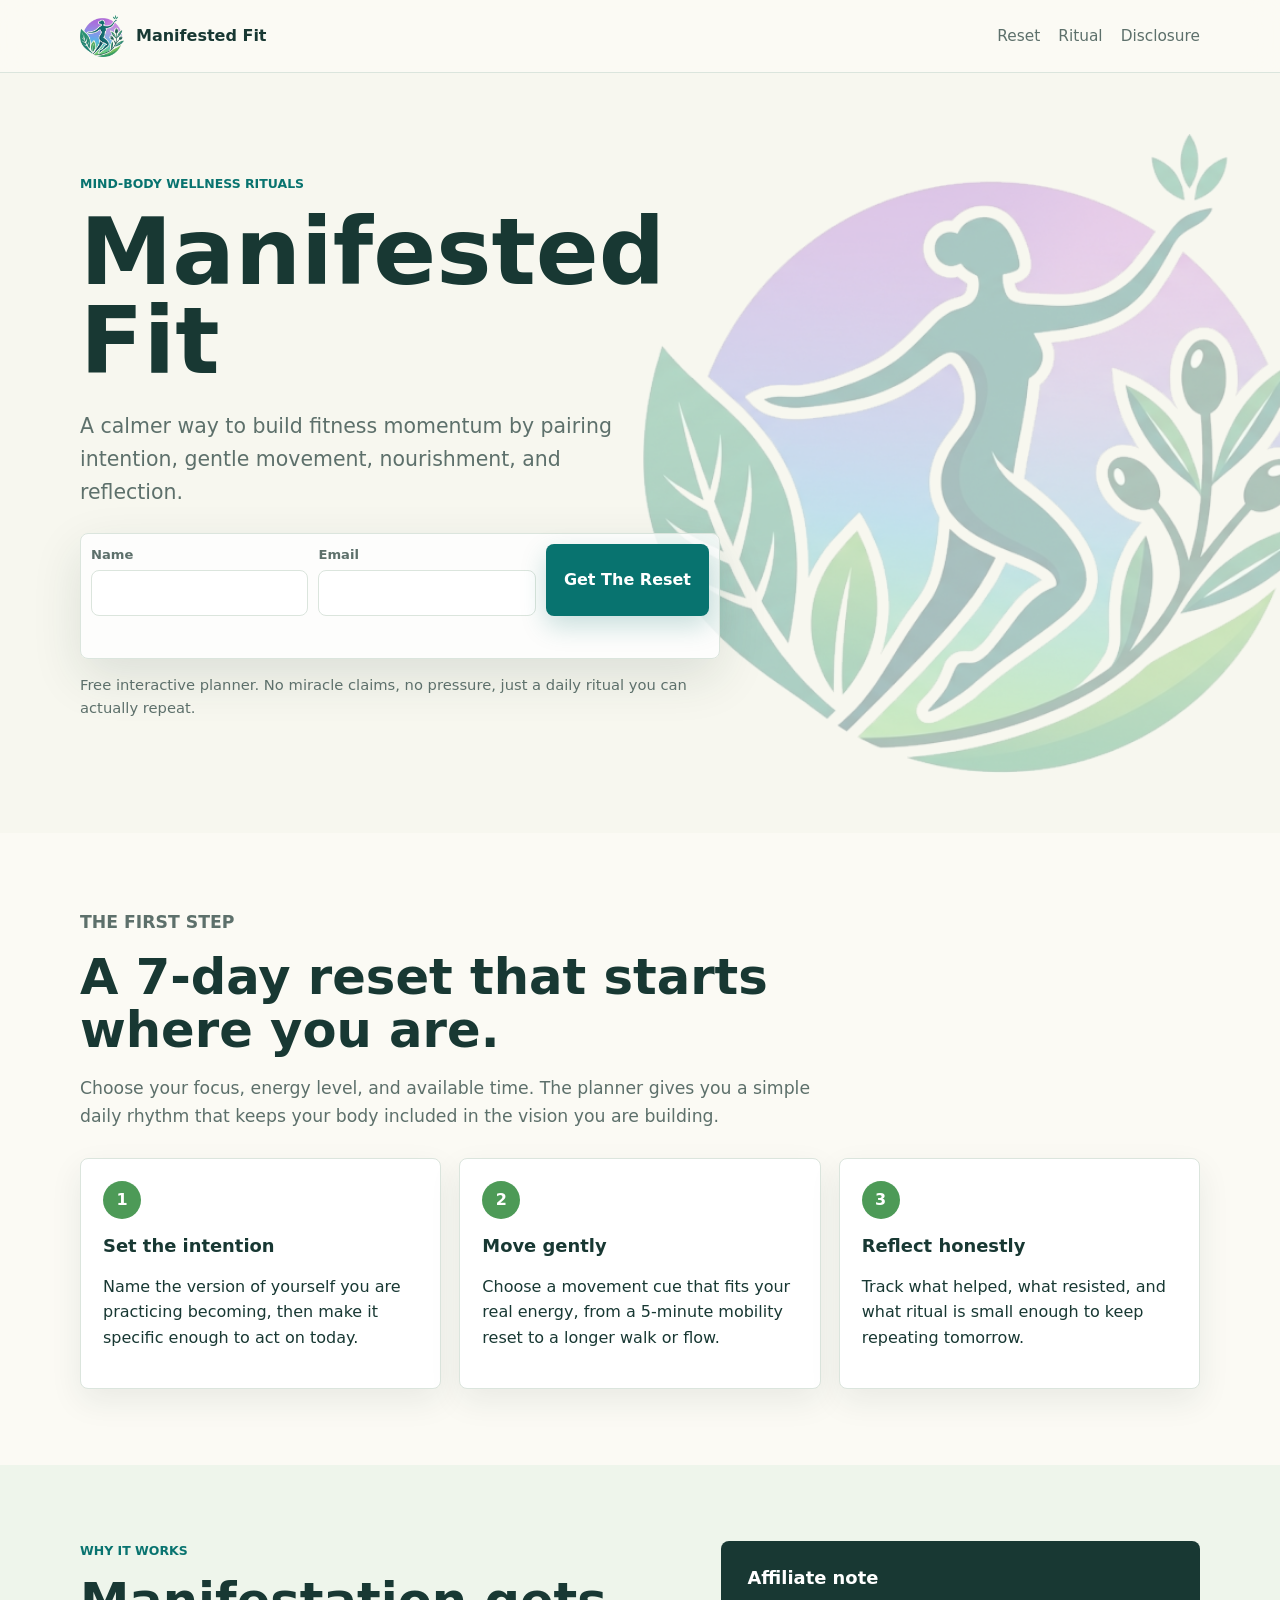
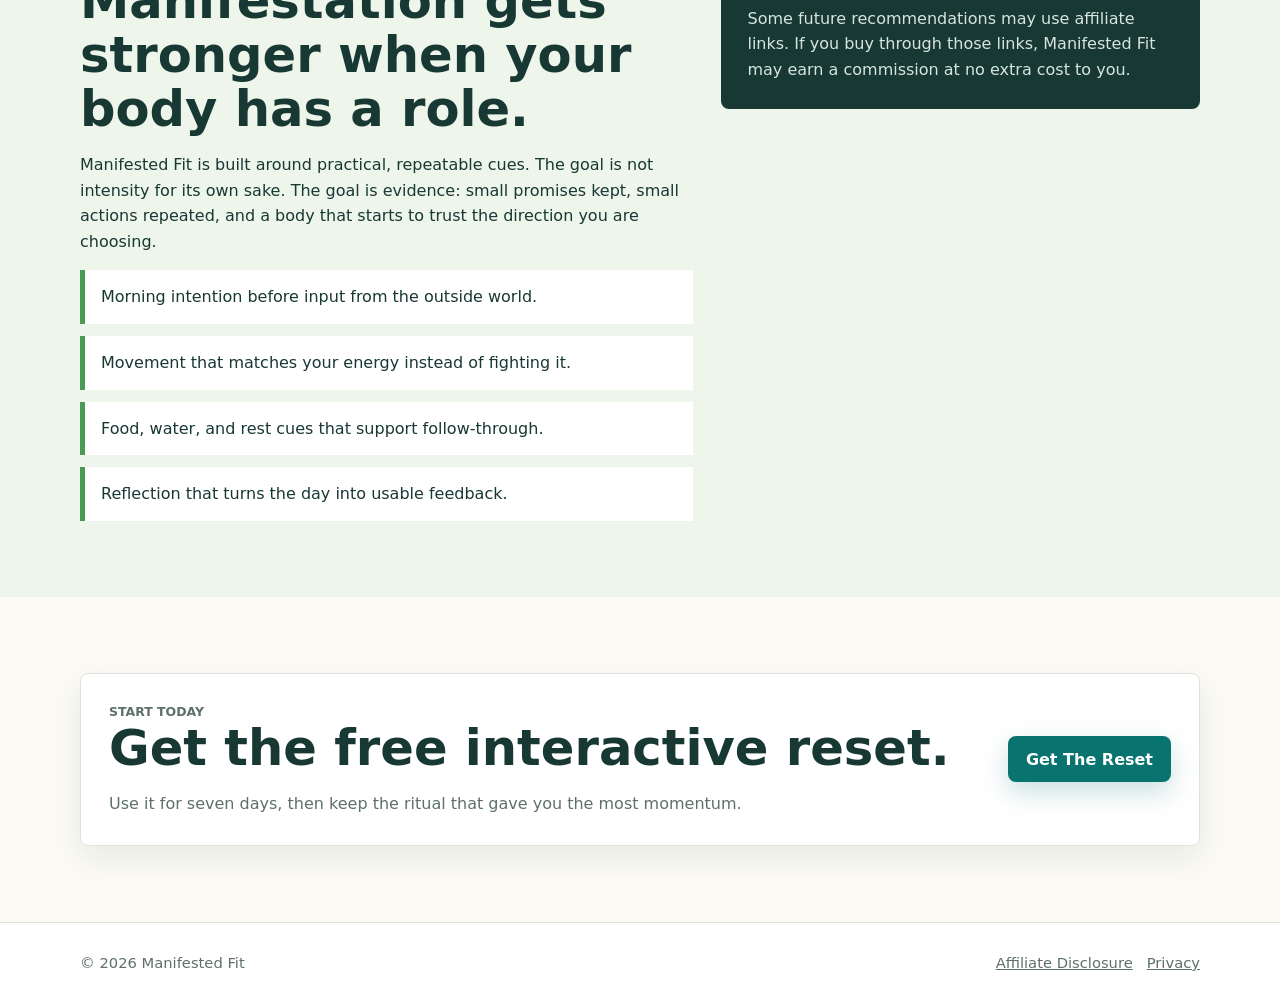
==== 03_Website/public/index.html @ 702c801f "Initial Manifested Fit funnel scaffold" ====
<!doctype html>
<html lang="en">
  <head>
    <meta charset="utf-8">
    <meta name="viewport" content="width=device-width, initial-scale=1">
    <title>Manifested Fit | Mind-Body Wellness Reset</title>
    <meta name="description" content="Build a gentle daily wellness ritual with the free Manifested Fit 7-day mind-body reset.">
    <link rel="stylesheet" href="assets/css/styles.css">
    <link rel="icon" href="assets/images/manifested-fit-logo.png">
  </head>
  <body>
    <header class="site-header">
      <div class="site-header__inner">
        <a class="brand" href="/">
          <img src="assets/images/manifested-fit-logo.png" alt="Manifested Fit logo">
          <span>Manifested Fit</span>
        </a>
        <nav class="nav" aria-label="Main navigation">
          <a href="#reset">Reset</a>
          <a href="#ritual">Ritual</a>
          <a href="legal/affiliate-disclosure.html">Disclosure</a>
        </nav>
      </div>
    </header>

    <main>
      <section class="hero">
        <div class="hero__inner">
          <div class="hero__content">
            <p class="eyebrow">Mind-body wellness rituals</p>
            <h1>Manifested Fit</h1>
            <p class="hero__copy">A calmer way to build fitness momentum by pairing intention, gentle movement, nourishment, and reflection.</p>
            <form class="lead-form" id="lead-form" data-lead-form action="/api/collect-lead.php" method="post">
              <input type="hidden" name="lead_magnet" value="7-day-reset">
              <input type="hidden" name="utm_source">
              <input type="hidden" name="utm_medium">
              <input type="hidden" name="utm_campaign">
              <input type="hidden" name="utm_content">
              <input type="hidden" name="utm_term">
              <label>
                Name
                <input name="name" type="text" autocomplete="name" required>
              </label>
              <label>
                Email
                <input name="email" type="email" autocomplete="email" required>
              </label>
              <label class="hidden-field">
                Company
                <input name="company" type="text" tabindex="-1" autocomplete="off">
              </label>
              <button type="submit">Get The Reset</button>
              <p data-form-message aria-live="polite"></p>
            </form>
            <p class="trust-line">Free interactive planner. No miracle claims, no pressure, just a daily ritual you can actually repeat.</p>
          </div>
        </div>
      </section>

      <section class="section" id="reset">
        <div class="section__intro">
          <p class="eyebrow">The first step</p>
          <h2>A 7-day reset that starts where you are.</h2>
          <p>Choose your focus, energy level, and available time. The planner gives you a simple daily rhythm that keeps your body included in the vision you are building.</p>
        </div>
        <div class="grid">
          <article class="feature-card">
            <div class="feature-card__mark">1</div>
            <h3>Set the intention</h3>
            <p>Name the version of yourself you are practicing becoming, then make it specific enough to act on today.</p>
          </article>
          <article class="feature-card">
            <div class="feature-card__mark">2</div>
            <h3>Move gently</h3>
            <p>Choose a movement cue that fits your real energy, from a 5-minute mobility reset to a longer walk or flow.</p>
          </article>
          <article class="feature-card">
            <div class="feature-card__mark">3</div>
            <h3>Reflect honestly</h3>
            <p>Track what helped, what resisted, and what ritual is small enough to keep repeating tomorrow.</p>
          </article>
        </div>
      </section>

      <section class="section section--tint" id="ritual">
        <div class="split">
          <div>
            <p class="eyebrow">Why it works</p>
            <h2>Manifestation gets stronger when your body has a role.</h2>
            <p>Manifested Fit is built around practical, repeatable cues. The goal is not intensity for its own sake. The goal is evidence: small promises kept, small actions repeated, and a body that starts to trust the direction you are choosing.</p>
            <ul class="ritual-list">
              <li>Morning intention before input from the outside world.</li>
              <li>Movement that matches your energy instead of fighting it.</li>
              <li>Food, water, and rest cues that support follow-through.</li>
              <li>Reflection that turns the day into usable feedback.</li>
            </ul>
          </div>
          <aside class="mini-panel">
            <h3>Affiliate note</h3>
            <p>Some future recommendations may use affiliate links. If you buy through those links, Manifested Fit may earn a commission at no extra cost to you.</p>
          </aside>
        </div>
      </section>

      <section class="section">
        <div class="cta-band">
          <div>
            <p class="eyebrow">Start today</p>
            <h2>Get the free interactive reset.</h2>
            <p>Use it for seven days, then keep the ritual that gave you the most momentum.</p>
          </div>
          <a class="button" href="#lead-form" onclick="document.querySelector('[name=name]').focus();">Get The Reset</a>
        </div>
      </section>
    </main>

    <footer class="site-footer">
      <div class="footer__inner">
        <span>&copy; 2026 Manifested Fit</span>
        <div class="footer__links">
          <a href="legal/affiliate-disclosure.html">Affiliate Disclosure</a>
          <a href="legal/privacy.html">Privacy</a>
        </div>
      </div>
    </footer>

    <script src="assets/js/config.js"></script>
    <script src="assets/js/site.js"></script>
  </body>
</html>
---- 03_Website/public/assets/css/styles.css ----
:root {
  --cream: #fbfaf4;
  --paper: #ffffff;
  --ink: #183833;
  --muted: #5d706b;
  --teal: #08736f;
  --green: #4d9a57;
  --leaf: #d8ead1;
  --plum: #8060bb;
  --rose: #c97882;
  --line: #dbe5dd;
  --shadow: 0 18px 50px rgba(24, 56, 51, 0.12);
}

* {
  box-sizing: border-box;
}

html {
  scroll-behavior: smooth;
}

body {
  margin: 0;
  font-family: Inter, ui-sans-serif, system-ui, -apple-system, BlinkMacSystemFont, "Segoe UI", sans-serif;
  color: var(--ink);
  background: var(--cream);
  line-height: 1.6;
}

img {
  display: block;
  max-width: 100%;
}

a {
  color: inherit;
}

.site-header {
  position: sticky;
  top: 0;
  z-index: 10;
  background: rgba(251, 250, 244, 0.92);
  border-bottom: 1px solid var(--line);
  backdrop-filter: blur(16px);
}

.site-header__inner,
.section,
.hero__inner,
.footer__inner {
  width: min(1120px, calc(100% - 32px));
  margin: 0 auto;
}

.site-header__inner {
  min-height: 72px;
  display: flex;
  align-items: center;
  justify-content: space-between;
  gap: 24px;
}

.brand {
  display: inline-flex;
  align-items: center;
  gap: 12px;
  text-decoration: none;
  font-weight: 800;
}

.brand img {
  width: 44px;
  height: 44px;
  object-fit: contain;
}

.nav {
  display: flex;
  align-items: center;
  gap: 18px;
  color: var(--muted);
  font-size: 0.96rem;
}

.nav a {
  text-decoration: none;
}

.nav a:hover {
  color: var(--teal);
}

.button,
button {
  min-height: 46px;
  display: inline-flex;
  align-items: center;
  justify-content: center;
  gap: 8px;
  border: 0;
  border-radius: 8px;
  padding: 0 18px;
  color: #ffffff;
  background: var(--teal);
  font: inherit;
  font-weight: 800;
  text-decoration: none;
  cursor: pointer;
  box-shadow: 0 10px 26px rgba(8, 115, 111, 0.22);
}

.button:hover,
button:hover {
  background: #065d59;
}

.button:disabled,
button:disabled {
  opacity: 0.7;
  cursor: progress;
}

.button--secondary {
  color: var(--teal);
  background: var(--paper);
  border: 1px solid var(--line);
  box-shadow: none;
}

.button--secondary:hover {
  color: var(--paper);
}

.hero {
  position: relative;
  overflow: hidden;
  min-height: min(760px, calc(100vh - 72px));
  display: flex;
  align-items: center;
  background: #f7f7ef;
}

.hero::before {
  content: "";
  position: absolute;
  inset: 0;
  background-image: url("../images/manifested-fit-logo.png");
  background-repeat: no-repeat;
  background-position: center right -42px;
  background-size: min(680px, 68vw);
  opacity: 0.34;
}

.hero__inner {
  position: relative;
  padding: 72px 0 84px;
}

.hero__content {
  max-width: 640px;
}

.eyebrow {
  margin: 0 0 14px;
  color: var(--teal);
  font-weight: 800;
  text-transform: uppercase;
  font-size: 0.78rem;
}

h1,
h2,
h3,
p {
  overflow-wrap: anywhere;
}

h1 {
  margin: 0;
  font-size: clamp(3rem, 8vw, 5.8rem);
  line-height: 0.96;
  letter-spacing: 0;
}

h2 {
  margin: 0 0 16px;
  font-size: clamp(2rem, 4vw, 3.1rem);
  line-height: 1.08;
  letter-spacing: 0;
}

h3 {
  margin: 0 0 10px;
  font-size: 1.12rem;
  line-height: 1.25;
  letter-spacing: 0;
}

.hero__copy {
  max-width: 560px;
  margin: 24px 0;
  color: var(--muted);
  font-size: clamp(1.08rem, 2vw, 1.28rem);
}

.lead-form {
  display: grid;
  grid-template-columns: minmax(0, 1fr) minmax(0, 1fr) auto;
  gap: 10px;
  max-width: 820px;
  padding: 10px;
  background: rgba(255, 255, 255, 0.82);
  border: 1px solid var(--line);
  border-radius: 8px;
  box-shadow: var(--shadow);
}

.lead-form label {
  display: grid;
  gap: 5px;
  color: var(--muted);
  font-size: 0.82rem;
  font-weight: 700;
}

.lead-form input,
.planner select {
  width: 100%;
  min-height: 46px;
  border: 1px solid var(--line);
  border-radius: 8px;
  padding: 0 12px;
  color: var(--ink);
  background: var(--paper);
  font: inherit;
}

.lead-form [data-form-message] {
  grid-column: 1 / -1;
  min-height: 22px;
  margin: 0;
  color: var(--muted);
  font-size: 0.9rem;
}

.lead-form [data-state="error"] {
  color: #9a2f38;
}

.trust-line {
  max-width: 620px;
  margin: 14px 0 0;
  color: var(--muted);
  font-size: 0.92rem;
}

.section {
  padding: 76px 0;
}

.section--tint {
  width: 100%;
  max-width: none;
  padding: 76px max(16px, calc((100% - 1120px) / 2));
  background: #eef5eb;
}

.section__intro {
  max-width: 740px;
  margin-bottom: 28px;
}

.section__intro p {
  color: var(--muted);
  font-size: 1.08rem;
}

.grid {
  display: grid;
  grid-template-columns: repeat(3, minmax(0, 1fr));
  gap: 18px;
}

.feature-card,
.day-plan,
.planner,
.cta-band {
  border: 1px solid var(--line);
  border-radius: 8px;
  background: var(--paper);
  box-shadow: 0 12px 32px rgba(24, 56, 51, 0.08);
}

.feature-card {
  padding: 22px;
}

.feature-card__mark {
  width: 38px;
  height: 38px;
  display: grid;
  place-items: center;
  margin-bottom: 16px;
  border-radius: 50%;
  color: var(--paper);
  background: var(--green);
  font-weight: 900;
}

.split {
  display: grid;
  grid-template-columns: minmax(0, 1fr) minmax(320px, 0.78fr);
  gap: 28px;
  align-items: start;
}

.ritual-list {
  display: grid;
  gap: 12px;
  margin: 0;
  padding: 0;
  list-style: none;
}

.ritual-list li {
  padding: 14px 16px;
  border-left: 5px solid var(--green);
  background: var(--paper);
}

.mini-panel {
  padding: 26px;
  border-radius: 8px;
  color: var(--paper);
  background: var(--ink);
}

.mini-panel p {
  margin-bottom: 0;
  color: #d7e5df;
}

.cta-band {
  display: grid;
  grid-template-columns: minmax(0, 1fr) auto;
  gap: 18px;
  align-items: center;
  padding: 28px;
  background: #ffffff;
}

.cta-band p {
  margin: 0;
  color: var(--muted);
}

.site-footer {
  border-top: 1px solid var(--line);
  background: var(--paper);
}

.footer__inner {
  display: flex;
  flex-wrap: wrap;
  justify-content: space-between;
  gap: 16px;
  padding: 28px 0;
  color: var(--muted);
  font-size: 0.92rem;
}

.footer__links {
  display: flex;
  flex-wrap: wrap;
  gap: 14px;
}

.page-header {
  padding: 68px 0 30px;
  background: #f7f7ef;
}

.planner {
  padding: 24px;
}

.planner form {
  display: grid;
  grid-template-columns: repeat(4, minmax(0, 1fr));
  gap: 12px;
  align-items: end;
}

.planner label {
  display: grid;
  gap: 8px;
  color: var(--muted);
  font-weight: 800;
}

.plan-actions {
  display: flex;
  flex-wrap: wrap;
  gap: 10px;
  margin: 20px 0;
}

.plan-result {
  display: grid;
  grid-template-columns: repeat(2, minmax(0, 1fr));
  gap: 14px;
}

.plan-result[data-has-plan="false"] {
  display: block;
  color: var(--muted);
}

.day-plan {
  padding: 20px;
}

.day-plan__label {
  margin: 0 0 8px;
  color: var(--plum);
  font-weight: 900;
}

.legal-copy {
  max-width: 820px;
}

.legal-copy p,
.legal-copy li {
  color: var(--muted);
}

.hidden-field {
  position: absolute;
  left: -10000px;
  width: 1px;
  height: 1px;
  overflow: hidden;
}

@media (max-width: 860px) {
  .site-header__inner {
    min-height: auto;
    padding: 12px 0;
    align-items: flex-start;
  }

  .nav {
    justify-content: flex-end;
    flex-wrap: wrap;
    gap: 10px 14px;
  }

  .hero {
    min-height: auto;
  }

  .hero::before {
    background-position: bottom right -80px;
    background-size: 460px;
    opacity: 0.36;
  }

  .lead-form,
  .grid,
  .split,
  .cta-band,
  .planner form,
  .plan-result {
    grid-template-columns: 1fr;
  }
}

@media (max-width: 560px) {
  .site-header__inner {
    display: grid;
  }

  .brand img {
    width: 38px;
    height: 38px;
  }

  .nav {
    justify-content: flex-start;
  }

  .hero__inner,
  .section,
  .page-header {
    padding-top: 48px;
    padding-bottom: 54px;
  }

  .lead-form,
  .planner,
  .cta-band {
    padding: 14px;
  }

  .button,
  button {
    width: 100%;
  }
}
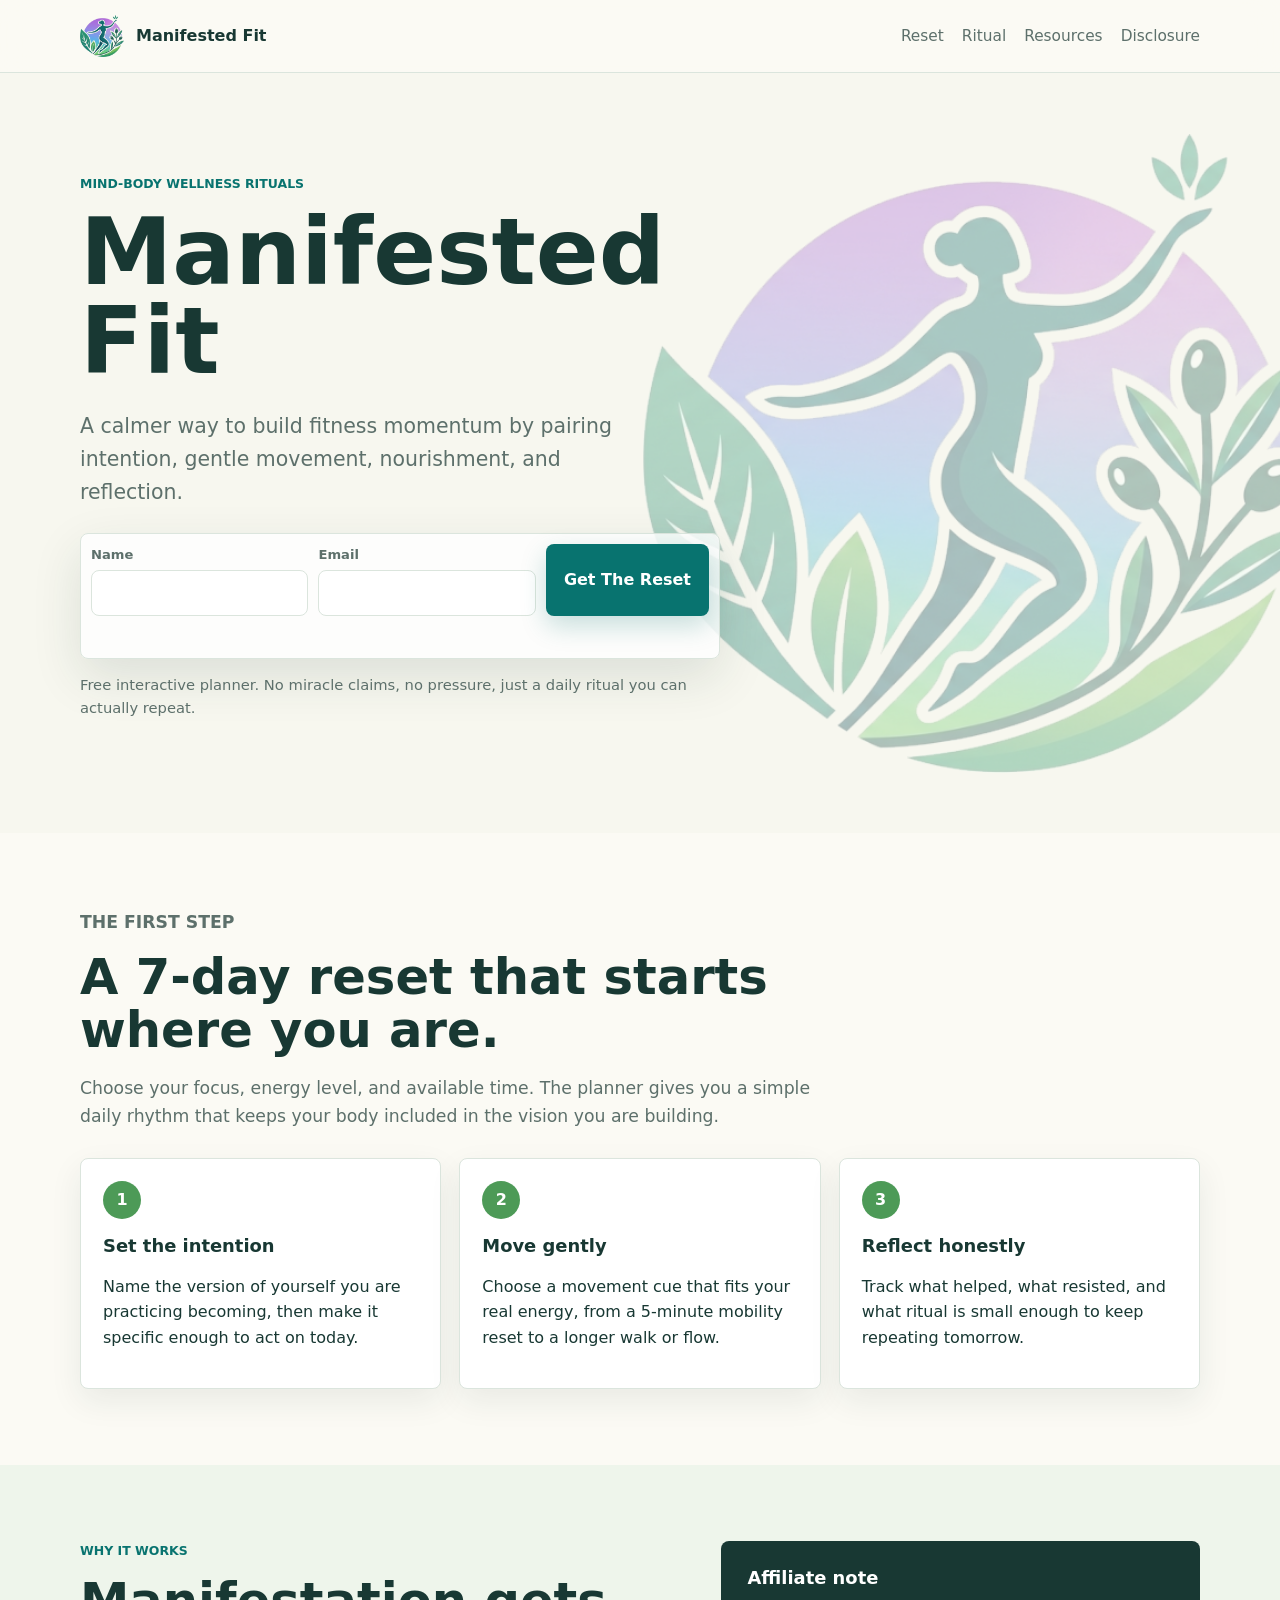
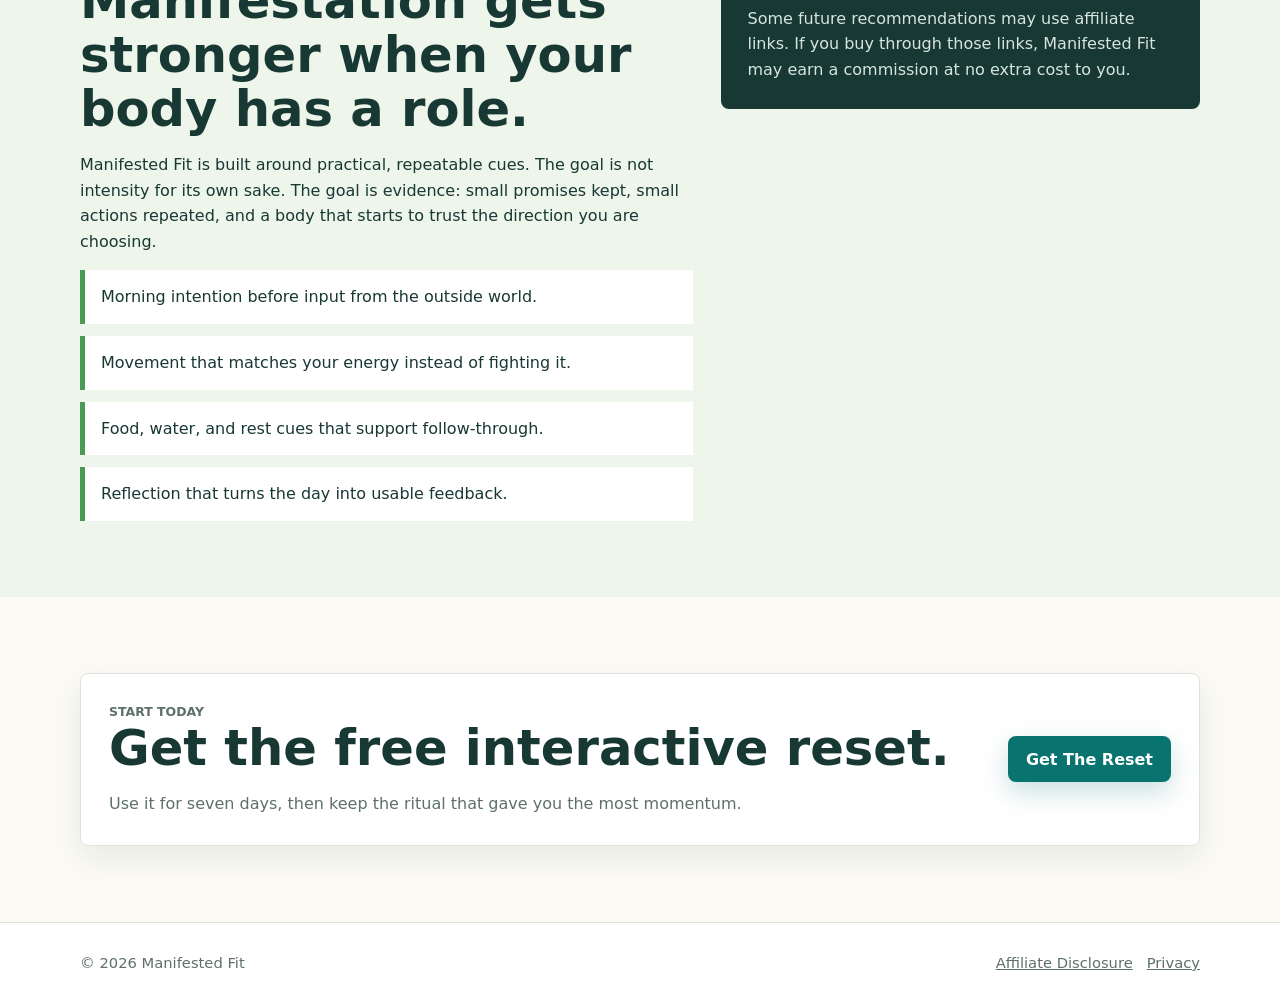
==== commit eaa2ee12: "Add affiliate resources hub" ====
--- a/03_Website/public/index.html
+++ b/03_Website/public/index.html
@@ -18,6 +18,7 @@
         <nav class="nav" aria-label="Main navigation">
           <a href="#reset">Reset</a>
           <a href="#ritual">Ritual</a>
+          <a href="resources/">Resources</a>
           <a href="legal/affiliate-disclosure.html">Disclosure</a>
         </nav>
       </div>
@@ -125,6 +126,7 @@
     </footer>
 
     <script src="assets/js/config.js"></script>
+    <script src="assets/js/affiliate-offers.js"></script>
     <script src="assets/js/site.js"></script>
   </body>
 </html>
--- a/03_Website/public/assets/css/styles.css
+++ b/03_Website/public/assets/css/styles.css
@@ -284,6 +284,7 @@
 }
 
 .feature-card,
+.offer-card,
 .day-plan,
 .planner,
 .cta-band {
@@ -297,6 +298,70 @@
   padding: 22px;
 }
 
+.offer-list {
+  display: grid;
+  grid-template-columns: repeat(2, minmax(0, 1fr));
+  gap: 18px;
+}
+
+.offer-card {
+  display: grid;
+  gap: 12px;
+  align-content: start;
+  padding: 22px;
+}
+
+.offer-card p {
+  margin: 0;
+  color: var(--muted);
+}
+
+.offer-card__category {
+  color: var(--teal);
+  font-size: 0.78rem;
+  font-weight: 900;
+  text-transform: uppercase;
+}
+
+.offer-card__heading {
+  display: flex;
+  align-items: flex-start;
+  justify-content: space-between;
+  gap: 12px;
+}
+
+.offer-card__heading h3 {
+  margin: 0;
+}
+
+.offer-card__note {
+  font-size: 0.92rem;
+}
+
+.status-pill {
+  flex: 0 0 auto;
+  border: 1px solid var(--line);
+  border-radius: 999px;
+  padding: 4px 9px;
+  color: var(--muted);
+  background: var(--cream);
+  font-size: 0.76rem;
+  font-weight: 900;
+}
+
+.status-pill[data-status="active"] {
+  color: var(--teal);
+  background: var(--leaf);
+}
+
+.button--disabled,
+.button--disabled:hover {
+  color: var(--muted);
+  background: var(--line);
+  box-shadow: none;
+  cursor: not-allowed;
+}
+
 .feature-card__mark {
   width: 38px;
   height: 38px;
@@ -470,6 +535,7 @@
 
   .lead-form,
   .grid,
+  .offer-list,
   .split,
   .cta-band,
   .planner form,
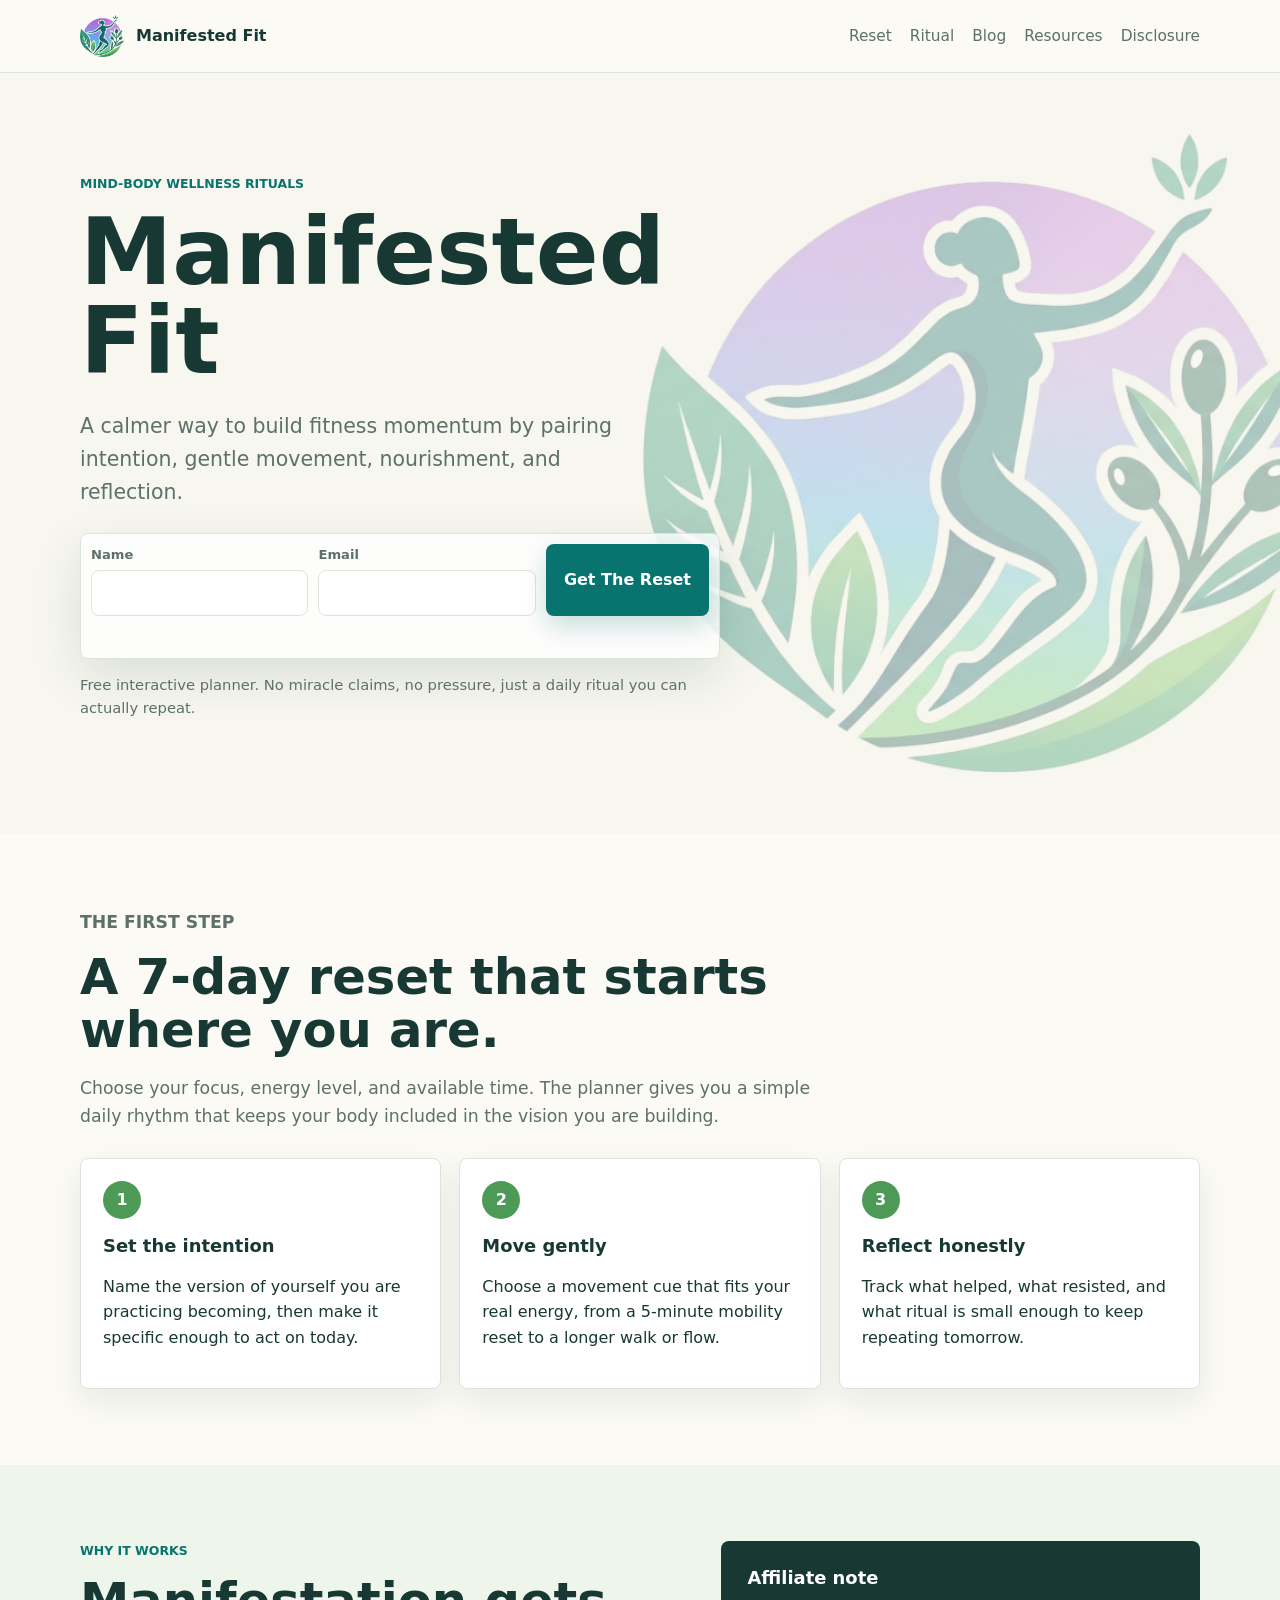
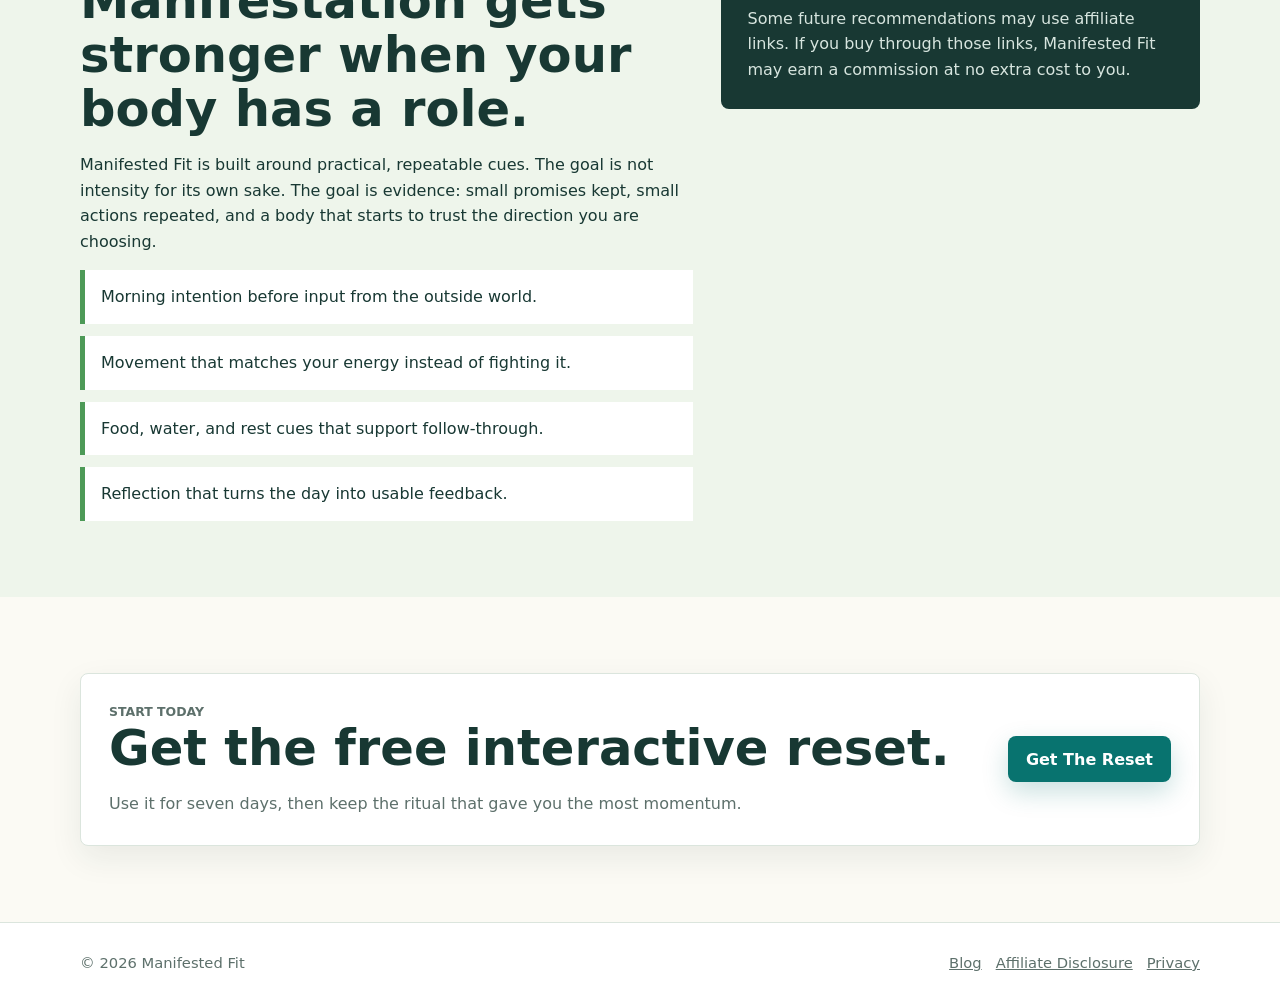
==== commit c262e757: "feat(blog): news-rewrite engine and blog nav link - Add Blog link to static funnel nav and footer - " ====
--- a/03_Website/public/index.html
+++ b/03_Website/public/index.html
@@ -18,6 +18,7 @@
         <nav class="nav" aria-label="Main navigation">
           <a href="#reset">Reset</a>
           <a href="#ritual">Ritual</a>
+          <a href="blog/">Blog</a>
           <a href="resources/">Resources</a>
           <a href="legal/affiliate-disclosure.html">Disclosure</a>
         </nav>
@@ -119,6 +120,7 @@
       <div class="footer__inner">
         <span>&copy; 2026 Manifested Fit</span>
         <div class="footer__links">
+          <a href="blog/">Blog</a>
           <a href="legal/affiliate-disclosure.html">Affiliate Disclosure</a>
           <a href="legal/privacy.html">Privacy</a>
         </div>
